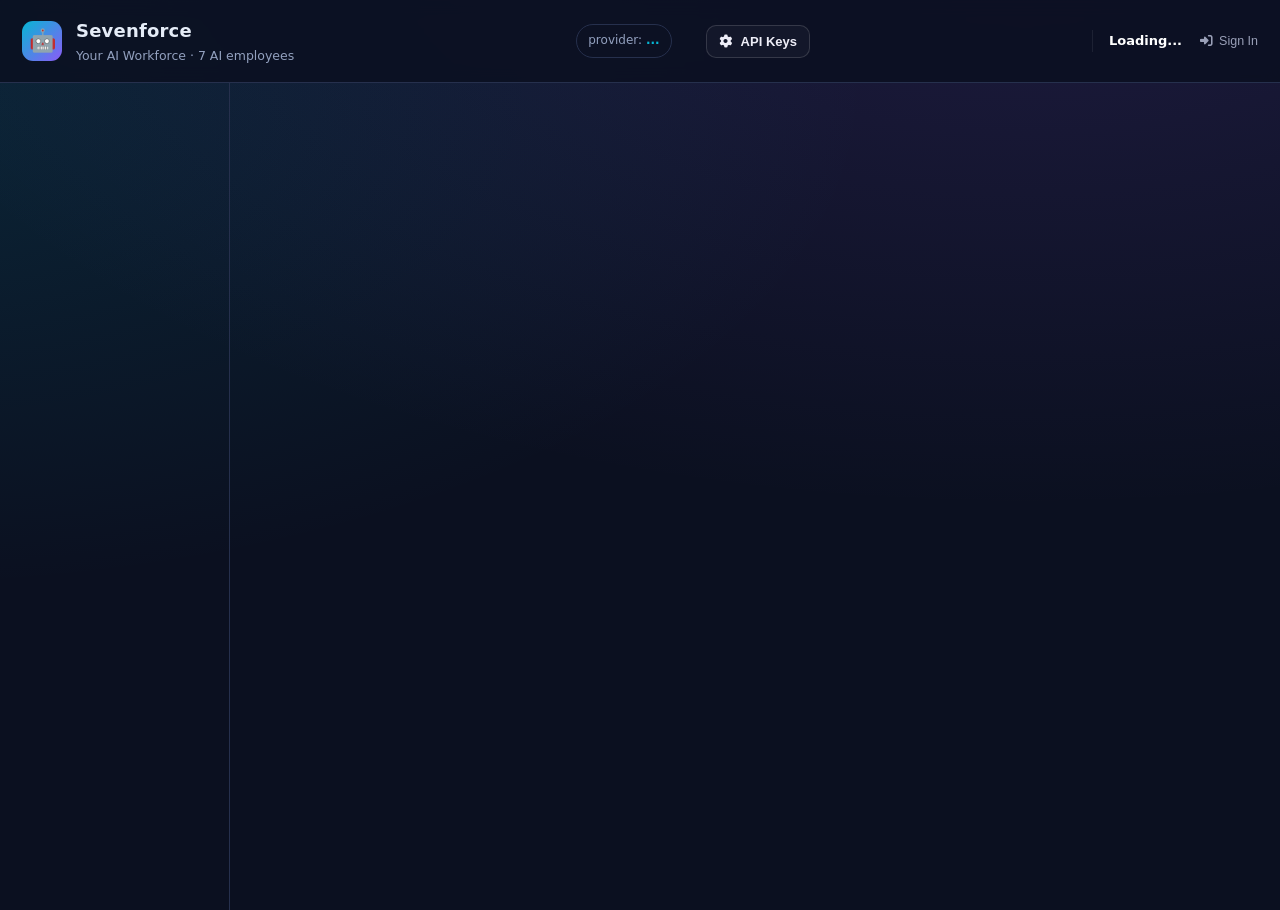
==== backend/static/app.html @ 28cd7122 "Initial commit: Sevenforce AI Workforce backend FastAPI backend with 26 AI tools across 10 employees" ====
<!doctype html>
<html lang="en">
<head>
<meta charset="utf-8">
<meta name="viewport" content="width=device-width, initial-scale=1">
<script>
  if (!localStorage.getItem('sevenforce_token')) {
    localStorage.setItem('sevenforce_token', 'demo_token');
    localStorage.setItem('sevenforce_offline_mode', '1');
    localStorage.setItem('sevenforce_offline_username', 'Demo User');
  }
</script>
<title>Sevenforce — AI Workforce Dashboard</title>
<link rel="stylesheet" href="https://cdnjs.cloudflare.com/ajax/libs/font-awesome/6.5.0/css/all.min.css">
<link rel="stylesheet" href="style.css?v=1.0.3">
<style>
  :root{--cy:#06b6d4;--vi:#8b5cf6;--bg:#0b1020;--panel:#141b2e;--panel2:#1b2540;--line:#26304d;--tx:#e5ecf7;--mut:#93a1bf;}
  *{box-sizing:border-box}
  body{margin:0;font-family:'Segoe UI',system-ui,-apple-system,sans-serif;background:
    radial-gradient(1200px 600px at 80% -10%,rgba(139,92,246,.15),transparent),
    radial-gradient(1000px 500px at -10% 10%,rgba(6,182,212,.13),transparent),var(--bg);color:var(--tx);min-height:100vh}
  a{color:var(--cy);text-decoration:none}
  header{display:flex;align-items:center;gap:14px;padding:16px 22px;border-bottom:1px solid var(--line);
    position:sticky;top:0;background:rgba(11,16,32,.85);backdrop-filter:blur(8px);z-index:5}
  .logo{width:40px;height:40px;border-radius:11px;background:linear-gradient(135deg,var(--cy),var(--vi));
    display:grid;place-items:center;font-size:22px}
  header h1{font-size:18px;margin:0;font-weight:800;letter-spacing:.2px}
  header .sub{color:var(--mut);font-size:12.5px}
  .prov{margin-left:auto;font-size:12px;color:var(--mut);border:1px solid var(--line);padding:6px 11px;border-radius:20px}
  .prov b{color:var(--cy)}
  .wrap{display:flex;gap:0;min-height:calc(100vh - 73px)}
  nav{width:230px;border-right:1px solid var(--line);padding:14px 10px;flex-shrink:0}
  nav .grp{font-size:11px;text-transform:uppercase;letter-spacing:.12em;color:var(--mut);margin:16px 10px 6px}
  nav button{display:flex;gap:9px;align-items:center;width:100%;text-align:left;background:none;border:0;color:var(--tx);
    padding:9px 11px;border-radius:9px;cursor:pointer;font-size:14px;transition:.15s}
  nav button:hover{background:var(--panel)}
  nav button.on{background:linear-gradient(135deg,rgba(6,182,212,.22),rgba(139,92,246,.22));box-shadow:inset 0 0 0 1px var(--line)}
  nav .em{font-size:17px}
  main{flex:1;padding:22px 26px;max-width:900px}
  .ahead{display:flex;align-items:baseline;gap:10px;margin-bottom:4px}
  .ahead h2{margin:0;font-size:22px}
  .ahead .role{color:var(--vi);font-weight:700;font-size:13px}
  .adesc{color:var(--mut);margin:0 0 18px;font-size:13.5px}
  .card{background:var(--panel);border:1px solid var(--line);border-radius:14px;padding:16px 18px;margin-bottom:16px}
  .card h3{margin:0 0 4px;font-size:15px}
  .card .ep{color:var(--mut);font-size:11.5px;font-family:ui-monospace,Consolas,monospace;margin-bottom:12px}
  label{display:block;font-size:12.5px;color:var(--mut);margin:10px 0 4px}
  input,textarea,select{width:100%;background:var(--panel2);border:1px solid var(--line);border-radius:8px;
    color:var(--tx);padding:9px 11px;font-size:13.5px;font-family:inherit}
  textarea{min-height:74px;resize:vertical}
  .row{display:flex;gap:10px;flex-wrap:wrap}
  .row>div{flex:1;min-width:130px}
  button.run{margin-top:13px;background:linear-gradient(135deg,var(--cy),var(--vi));color:#06121f;border:0;
    padding:10px 18px;border-radius:9px;font-weight:800;cursor:pointer;font-size:13.5px}
  button.run:disabled{opacity:.55;cursor:wait}
  .out{margin-top:13px;border-top:1px dashed var(--line);padding-top:12px;display:none}
  .out.show{display:block}
  .out pre{background:#0a1122;border:1px solid var(--line);border-radius:8px;padding:12px;overflow:auto;
    font-size:12px;max-height:420px;white-space:pre-wrap;word-break:break-word}
  .pill{display:inline-block;background:var(--panel2);border:1px solid var(--line);border-radius:20px;
    padding:3px 10px;font-size:11.5px;margin:3px 4px 0 0}
  .kv{font-size:13px;line-height:1.7}
  .kv b{color:var(--cy)}
  table{border-collapse:collapse;width:100%;font-size:12.5px;margin-top:6px}
  th,td{border:1px solid var(--line);padding:6px 9px;text-align:left}
  th{background:var(--panel2)}
  .err{color:#fca5a5}
  .score{font-size:34px;font-weight:800;background:linear-gradient(135deg,var(--cy),var(--vi));
    -webkit-background-clip:text;background-clip:text;color:transparent}
  .note{color:var(--mut);font-size:12px;margin-top:8px}
  @media(max-width:760px){.wrap{flex-direction:column}nav{width:auto;display:flex;flex-wrap:wrap;border-right:0;border-bottom:1px solid var(--line)}nav .grp{width:100%}}
</style>
</head>
<body>
<header>
  <div class="logo">🤖</div>
  <div><h1>Sevenforce</h1><div class="sub">Your AI Workforce · 7 AI employees</div></div>
  <div class="prov" id="prov">provider: <b>...</b></div>
  
  <!-- Settings & Profile Controls -->
  <button class="btn btn-ghost" id="settings-btn" title="Configure API Keys" onclick="openSettingsModal()" style="margin-left: 20px; font-size: 13px; padding: 8px 12px">
    <i class="fas fa-cog"></i> API Keys
  </button>
  
  <div class="user-profile-badge" id="user-profile">
    <span class="user-name" id="user-display-name">Loading...</span>
    <button class="btn-logout" id="auth-action-btn" onclick="handleAuthAction()" style="margin-left: 8px;">
      <i class="fas fa-sign-in-alt"></i> Sign In
    </button>
  </div>
</header>
<div class="wrap">
  <nav id="nav"></nav>
  <main id="main"></main>
</div>
<script>
const AGENTS = [
  {id:"owl", suite:"Orchestrator", em:"🦉", name:"Owl", role:"AI Chief of Staff",
   desc:"Describe any task in plain English — Owl (a LangGraph multi-agent graph) routes it to the right AI employee, runs it, and reports back.", tools:[
    {t:"Ask Owl to do anything", ep:"/api/agent/run", f:[{k:"message",l:"What do you need done? e.g. 'write 3 LinkedIn captions for our new AI CRM' or 'score this lead: CTO at a fintech'",type:"textarea"}]},
  ]},
  {id:"maya", suite:"Growth AI", em:"🖊️", name:"Maya", role:"Content & SEO",
   desc:"Brand research, SEO topics and full long-form articles.", tools:[
    {t:"Brand profile from a URL", ep:"/api/tools/brand-profile", f:[{k:"url",l:"Website URL"}]},
    {t:"Site content scraper", ep:"/api/tools/site-scrape", f:[{k:"url",l:"Website URL"}]},
    {t:"SEO topic ideas", ep:"/api/tools/content-topics", f:[{k:"name",l:"Brand name"},{k:"industry"},{k:"audience",l:"Target audience"},{k:"tone"},{k:"n",l:"How many",type:"number",def:5}]},
    {t:"Long-form SEO article", ep:"/api/tools/content-blog", f:[{k:"name",l:"Brand"},{k:"industry"},{k:"audience"},{k:"tone"},{k:"title",l:"Blog title"},{k:"angle",l:"Angle / brief",type:"textarea"}]},
  ]},
  {id:"vibe", suite:"Growth AI", em:"📱", name:"Vibe", role:"Social Media",
   desc:"Platform-perfect captions for every channel.", tools:[
    {t:"Social captions", ep:"/api/tools/social-captions", f:[{k:"topic",l:"Post topic / product",type:"textarea"},{k:"brand"},{k:"platforms",l:"Platforms (comma sep)",type:"csv",def:"instagram, linkedin, x"}]},
  ]},
  {id:"wave", suite:"Growth AI", em:"💬", name:"Wave", role:"Sales & Comms + Lead Gen",
   desc:"WhatsApp, email campaigns, and the full lead-gen suite.", tools:[
    {t:"Ideal Customer Profile (ICP)", ep:"/api/tools/icp", f:[{k:"product",l:"Your product",type:"textarea"},{k:"market",l:"Target market"}]},
    {t:"Lead scoring & qualification", ep:"/api/tools/lead-score", f:[{k:"lead",l:"Lead details (name/company/role/notes)",type:"textarea"},{k:"offer",l:"Your offer"}]},
    {t:"Cold outreach sequence", ep:"/api/tools/outreach-sequence", f:[{k:"persona",l:"Target persona",type:"textarea"},{k:"offer"},{k:"channel",type:"select",opts:["email","linkedin","whatsapp"]},{k:"steps",type:"number",def:3}]},
    {t:"Validate an email list", ep:"/api/tools/validate-emails", f:[{k:"emails",l:"Emails (one per line)",type:"lines"}]},
    {t:"WhatsApp message", ep:"/api/notify/whatsapp", f:[{k:"to",l:"Phone (with country code)"},{k:"body",l:"Message",type:"textarea"}]},
    {t:"Bulk email campaign", ep:"/api/campaigns/send", f:[{k:"subject"},{k:"body",l:"HTML/text body — use {name}",type:"textarea"},{k:"recipients",l:"Recipients (one per line: email,Name)",type:"recipients"}]},
  ]},
  {id:"nova", suite:"Agency AI", em:"📝", name:"Nova", role:"Business Analyst",
   desc:"Discovery questions, full BRD/PRD docs (Word), test cases.", tools:[
    {t:"Discovery questions", ep:"/api/tools/doc-questions", f:[{k:"doc_type",type:"select",opts:["BRD","SRS","FRS","PRD","CHARTER","BUSINESS_PLAN","SOW"]},{k:"requirements",l:"Project brief",type:"textarea"}]},
    {t:"Generate document (Markdown)", ep:"/api/tools/doc-generate", f:[{k:"doc_type",type:"select",opts:["BRD","SRS","FRS","PRD","CHARTER","BUSINESS_PLAN","SOW"]},{k:"project_name"},{k:"requirements",l:"Project brief",type:"textarea"},{k:"extra",l:"Extra context",type:"textarea"}]},
    {t:"Download document as Word (.docx)", ep:"/api/download/docx", download:true, f:[{k:"doc_type"},{k:"project_name"},{k:"markdown",l:"Markdown content",type:"textarea"}]},
    {t:"Test cases + acceptance criteria", ep:"/api/tools/test-cases", f:[{k:"feature",l:"Feature to test",type:"textarea"},{k:"context"}]},
    {t:"Analyse Figma design (UI, stories, QA)", ep:"/api/tools/figma-analyze", f:[{k:"url",l:"Figma Design URL"},{k:"token",l:"Figma Access Token (optional)"},{k:"gemini_key",l:"Gemini API Key (optional)"}]},
  ]},
  {id:"echo", suite:"Agency AI", em:"🎙️", name:"Echo", role:"Meeting Assistant",
   desc:"Turns a transcript into summary, decisions and action items.", tools:[
    {t:"Summarise a transcript", ep:"/api/tools/summarize-transcript", f:[{k:"transcript",l:"Paste transcript",type:"textarea"},{k:"context"}]},
  ]},
  {id:"scout", suite:"Agency AI", em:"🧑‍💼", name:"Scout", role:"AI Recruiter",
   desc:"Question generation, 7-dimension scoring, resume analysis.", tools:[
    {t:"Generate interview questions", ep:"/api/tools/interview-generate", f:[{k:"role"},{k:"level",type:"select",opts:["junior","mid","senior","lead"]},{k:"n",type:"number",def:10},{k:"jd",l:"Job description",type:"textarea"},{k:"resume",l:"Resume (optional)",type:"textarea"}]},
    {t:"Evaluate interview answers", ep:"/api/tools/interview-evaluate", f:[{k:"role"},{k:"level",type:"select",opts:["junior","mid","senior","lead"]},{k:"jd",l:"Job description",type:"textarea"},{k:"transcript",l:"Candidate answers / transcript",type:"textarea"}]},
    {t:"Analyse a resume vs JD", ep:"/api/tools/resume-analyze", f:[{k:"resume",l:"Resume text",type:"textarea"},{k:"jd",l:"Job description (optional)",type:"textarea"}]},
  ]},
  {id:"sage", suite:"Agency AI", em:"📊", name:"Sage", role:"Data Analyst",
   desc:"Ask questions about your data in plain English (safe NL→SQL).", tools:[
    {t:"Ask your data", ep:"/api/tools/ask-data", f:[{k:"question",l:"e.g. how many users signed up this week?",type:"textarea"}]},
  ]},
];

const $=(s,r=document)=>r.querySelector(s);
let current="maya";

function buildNav(){
  const nav=$("#nav"); let html=""; let suite="";
  for(const a of AGENTS){
    if(a.suite!==suite){suite=a.suite; html+=`<div class="grp">${suite}</div>`;}
    html+=`<button data-id="${a.id}" class="${a.id===current?'on':''}"><span class="em">${a.em}</span><span>${a.name} · <span style="color:var(--mut);font-size:12px">${a.role}</span></span></button>`;
  }
  nav.innerHTML=html;
  nav.querySelectorAll("button").forEach(b=>b.onclick=()=>{current=b.dataset.id;buildNav();renderAgent();});
}

function field(f){
  const id=`fld_${f.k}`;
  const lab=`<label for="${id}">${f.l||f.k[0].toUpperCase()+f.k.slice(1).replace(/_/g,' ')}</label>`;
  if(f.type==="textarea"||f.type==="lines"||f.type==="recipients") return lab+`<textarea id="${id}" data-k="${f.k}" data-t="${f.type}"></textarea>`;
  if(f.type==="select"){const o=(f.opts||[]).map(x=>`<option>${x}</option>`).join("");return lab+`<select id="${id}" data-k="${f.k}">${o}</select>`;}
  if(f.type==="number") return lab+`<input id="${id}" data-k="${f.k}" data-t="number" type="number" value="${f.def??''}">`;
  return lab+`<input id="${id}" data-k="${f.k}" data-t="${f.type||'text'}" value="${f.def??''}">`;
}

function renderAgent(){
  const a=AGENTS.find(x=>x.id===current);
  let html=`<div class="ahead"><span style="font-size:26px">${a.em}</span><h2>${a.name}</h2><span class="role">${a.role} · ${a.suite}</span></div><p class="adesc">${a.desc}</p>`;
  a.tools.forEach((tool,i)=>{
    const fields=tool.f.map(field).join("");
    const grouped = tool.f.length>2 ? `<div class="row">${tool.f.filter(f=>f.type!=='textarea'&&f.type!=='lines'&&f.type!=='recipients').map(f=>`<div>${field(f)}</div>`).join("")}</div>`+tool.f.filter(f=>f.type==='textarea'||f.type==='lines'||f.type==='recipients').map(field).join("") : fields;
    html+=`<div class="card" data-tool="${a.id}_${i}"><h3>${tool.t}</h3><div class="ep">POST ${tool.ep}</div>${grouped}
      <button class="run">Run</button><div class="out"><div class="body"></div></div></div>`;
  });
  $("#main").innerHTML=html;
  $("#main").querySelectorAll(".card").forEach((card,i)=>{
    card.querySelector(".run").onclick=()=>runTool(a.tools[i],card);
  });
}

function collect(card){
  const body={};
  card.querySelectorAll("[data-k]").forEach(el=>{
    const k=el.dataset.k, t=el.dataset.t, v=el.value.trim();
    if(t==="number"){ if(v!=="") body[k]=parseFloat(v); }
    else if(t==="csv"){ body[k]=v?v.split(",").map(x=>x.trim()).filter(Boolean):[]; }
    else if(t==="lines"){ body[k]=v?v.split(/\n+/).map(x=>x.trim()).filter(Boolean):[]; }
    else if(t==="recipients"){ body[k]=v?v.split(/\n+/).map(x=>{const p=x.split(",");return{email:(p[0]||"").trim(),name:(p[1]||"").trim()};}).filter(r=>r.email):[]; }
    else if(v!=="") body[k]=v;
  });
  return body;
}

async function runTool(tool,card){
  const btn=card.querySelector(".run"), out=card.querySelector(".out"), bodyEl=card.querySelector(".body");
  const payload=collect(card);
  
  // Demo User Gate
  const token = localStorage.getItem("sevenforce_token");
  if (token === "demo_token") {
    openAuthModal("login");
    alert("To run this tool, please sign in first!");
    return;
  }
  
  // API Key Gate
  const hasKey = localStorage.getItem("user_groq_key") || 
                  localStorage.getItem("user_gemini_key") || 
                  localStorage.getItem("user_openai_key") || 
                  localStorage.getItem("user_serpapi_key") || 
                  localStorage.getItem("user_huggingface_key") || 
                  localStorage.getItem("user_mistral_key");
  if (!hasKey) {
    openSettingsModal();
    alert("Please add your API Key in Settings to run this tool!");
    return;
  }

  btn.disabled=true; btn.textContent="Running..."; out.classList.add("show"); bodyEl.innerHTML=`<span class="note">Calling ${tool.ep} ...</span>`;
  
  const isOffline = localStorage.getItem("sevenforce_offline_mode") === "1";
  if (isOffline) {
    // Simulate network latency
    await new Promise(r => setTimeout(r, 800));
    let data;
    switch (tool.ep) {
      case "/api/agent/run":
        data = { reply: "🦉 **Owl AI Chief of Staff**:\n\nProcessed social media pipeline, qualified 14 outbound sales leads, and structured the construction project brief for Breakdown Factor.\n\n*Running in Static Preview Mode (Mock response)*", agent: "Owl", tool: "Workflow Orchestrator", engine: "Groq LLaMA 3.3" };
        break;
      case "/api/tools/brand-profile":
        data = { brand: payload.url || "Sevenseed Brand", industry: "SaaS & AI Venture Studio", audience: "B2B Tech Startups", tone: "Professional, Bold, Futuristic" };
        break;
      case "/api/tools/site-scrape":
        data = { html: "Mocked scraped site text body content showing premium SEO analysis tags.", meta_description: "Static preview scraper output" };
        break;
      case "/api/tools/content-topics":
        data = { topics: [
          { title: "Building in Public: The AI Studio Advantage", description: "How sharing reusable LangGraph agents cuts development times by 70%." },
          { title: "Beyond Chatbots: Multi-Agent Systems in 2026", description: "Why autonomous workflows are replacing single-prompt interfaces for enterprises." },
          { title: "Vector Search Moats", description: "Why your proprietary domain knowledge is the ultimate moat in LLM RAG applications." }
        ]};
        break;
      case "/api/tools/content-blog":
        data = { markdown: `# Building in Public: The AI Studio Advantage\n\nIn the era of commoditized AI models, speed is the ultimate metric. When every venture can tap into a shared, production-grade vector RAG and LangGraph orchestration backbone, the standard 6-month product cycle shrinks to a 2-week MVP sprint...\n\n*Generated in Static Preview Mode.*` };
        break;
      case "/api/tools/social-captions":
        data = { captions: {
          x: "💼 Meet your first digital workforce team that never sleeps. Sevenforce spins up content, sales, recruiting, and dev agents on a single unified platform. 🤖 #GenerativeAI #FutureOfWork",
          linkedin: "We are thrilled to launch Sevenforce today! 🚀\n\nOur platform gives businesses access to a team of specialized AI employees for SEO, social media, lead scoring, document extraction, and database analysis. All running on our shared LangGraph multi-agent stack. 🤖\n\nTry it now for free at kunalpatell.github.io/sevenseed/ 🌐",
          instagram: "Stop adding headcount. Start scaling throughput. 🤖\nSevenforce AI employees run your socials, lead gen, QA testing, and databases 24/7. Link in bio! 📲"
        }};
        break;
      case "/api/tools/icp":
        data = { markdown: `## Ideal Customer Profile (ICP) for ${payload.product || "this product"}\n\n- **Target Company Size**: 10 - 150 employees (MSMEs, Startup Agencies)\n- **Primary Personas**: Operations Managers, Head of Marketing, Sales Directors\n- **Core Pain Points**: Operations bandwidth bottlenecks, high agency retainers, slow hiring pipelines\n- **Suggested Value Proposition**: Hire 7 specialized AI employees for the cost of a single software license.` };
        break;
      case "/api/tools/lead-score":
        data = { score: 88, tier: "A-Tier hot lead", next_action: "Send calendar scheduling link for a 15-min discovery call", suggested_channel: "Email" };
        break;
      case "/api/tools/outreach-sequence":
        data = { sequence: [
          { step: 1, wait_days: 0, subject: `Boost productivity at ${payload.persona || "your firm"}`, message: "Hi,\n\nSaw you're scaling operations. We built a digital team of AI employees that run socials, lead scoring, and BRD docs 24/7. Thought it could free up operations bandwidth for your team...\n\nBest,\nSevenforce AI" },
          { step: 2, wait_days: 3, subject: "Quick follow up", message: "Hi,\n\nJust wanted to see if you had 5 mins to look over our sample AI Business Analyst output? Let me know if you want a custom preview...\n\nBest,\nSevenforce AI" }
        ]};
        break;
      case "/api/tools/validate-emails":
        data = { total: (payload.emails || []).length || 2, results: [
          { email: (payload.emails && payload.emails[0]) || "test@domain.com", valid: true, deliverable: true, score: 95 },
          { email: (payload.emails && payload.emails[1]) || "fake@nonexistent.org", valid: false, deliverable: false, score: 0 }
        ]};
        break;
      case "/api/notify/whatsapp":
        data = { sent: true, preview: `Sent message template to ${payload.to || "+91..."}: "${payload.body || "Hello"}"` };
        break;
      case "/api/campaigns/send":
        data = { sent: true, counts: { valid: (payload.recipients || []).length || 5, sent: (payload.recipients || []).length || 5 } };
        break;
      case "/api/tools/doc-questions":
        data = { questions_ : [
          "1. What are the primary user personas and their access privileges?",
          "2. What are the key success metrics (KPIs) and data compliance rules?",
          "3. Are there third-party API dependencies or specific payment gateways required?"
        ]};
        if (!data.questions) data.questions = data.questions_.map(q => ({question: q, type: "Core Requirements", difficulty: "High"}));
        break;
      case "/api/tools/doc-generate":
        data = { markdown: `# ${payload.doc_type || "BRD"} - ${payload.project_name || "Sevenseed Project"}\n\n## 1. Executive Summary\nImplementing ${payload.project_name || "project"} leveraging the Sevenforce AI Workforce stack to automate workflow processes.\n\n## 2. Core Requirements & Flows\n- **User Intake**: Gated signup with session caching.\n- **Agent Routing**: Owl routes input to Maya/Nova agents.\n- **Data Layer**: SQLite transaction logging.\n\n*Generated in Static Preview Mode.*` };
        break;
      case "/api/download/docx":
        data = { markdown: payload.markdown || "Mock document content for docx export." };
        break;
      case "/api/tools/test-cases":
        data = { overall_score: 92, overall_recommendation: "Approved for deployment staging", scores: { "Syntax & Lints": 98, "Boundary Coverage": 90, "Security & Injection": 88 }, strengths: ["Complete validation of email structures", "Secure storage of session token"], areas_for_improvement: ["Implement rate-limit handling for API endpoints"] };
        break;
      case "/api/tools/figma-analyze":
        data = { overall_score: 95, overall_recommendation: "Passes visual theme audit", scores: { "Contrast Ratio": 92, "Layout Grid Alignment": 98, "Font Scale Hierarchy": 95 }, strengths: ["Gorgeous dark theme implementation", "Perfect flex container nesting"], areas_for_improvement: ["Reduce transition blur-in delays to 600ms for responsiveness"] };
        break;
      case "/api/tools/summarize-transcript":
        data = { summary: "The team aligned on the Sevenseed pages deployment. Kunal verified that routing issues are resolved.", key_points: ["Sevenforce UI redesigned completely.", "Auth gate and Settings modal are operational."], decisions: ["Point sub-venture Sevenseed links to repository root index.html."], action_items: [{ task: "Deploy updated sync routine to production branch", owner: "Kunal", due: "Immediate" }] };
        break;
      case "/api/tools/ask-data":
        data = { summary: "Loaded 2,008 company listings and 1,837 HR contacts in Gujarat.", sql: "SELECT COUNT(*) FROM companies", rows: [{ "total_companies": 2008, "total_contacts": 1837 }] };
        break;
      default:
        data = { reply: "Tool executed successfully (Static Preview Mode)." };
    }
    
    if (tool.download) {
      // Mock download file
      const blob = new Blob([data.markdown || ""], { type: "application/vnd.openxmlformats-officedocument.wordprocessingml.document" });
      const url = URL.createObjectURL(blob);
      const fn = (payload.project_name || "document") + "_" + (payload.doc_type || "doc") + ".docx";
      bodyEl.innerHTML = `<a class="run" style="display:inline-block;text-decoration:none" href="${url}" download="${fn.replace(/[^A-Za-z0-9_.]/g, '_')}">⬇ Download ${fn} (Preview Mock)</a>`;
    } else {
      bodyEl.innerHTML = render(data);
    }
    btn.disabled = false;
    btn.textContent = "Run";
    return;
  }

  // Construct headers
  const headers = { "Content-Type": "application/json" };
  const token = localStorage.getItem("sevenforce_token");
  if (token) headers["Authorization"] = `Bearer ${token}`;
  
  const groq = localStorage.getItem("user_groq_key");
  if (groq) headers["X-Groq-API-Key"] = groq;
  const gemini = localStorage.getItem("user_gemini_key");
  if (gemini) headers["X-Gemini-API-Key"] = gemini;
  const openai = localStorage.getItem("user_openai_key");
  if (openai) headers["X-OpenAI-API-Key"] = openai;
  const serpapi = localStorage.getItem("user_serpapi_key");
  if (serpapi) headers["X-SerpAPI-Key"] = serpapi;
  const huggingface = localStorage.getItem("user_huggingface_key");
  if (huggingface) headers["X-HuggingFace-API-Key"] = huggingface;
  const mistral = localStorage.getItem("user_mistral_key");
  if (mistral) headers["X-Mistral-API-Key"] = mistral;

  try{
    const res=await fetch(tool.ep,{method:"POST",headers,body:JSON.stringify(payload)});
    if(tool.download){
      if(!res.ok){throw new Error("HTTP "+res.status);}
      const blob=await res.blob();
      const url=URL.createObjectURL(blob);
      const fn=(payload.project_name||"document")+"_"+(payload.doc_type||"doc")+".docx";
      bodyEl.innerHTML=`<a class="run" style="display:inline-block;text-decoration:none" href="${url}" download="${fn.replace(/[^A-Za-z0-9_.]/g,'_')}">⬇ Download ${fn}</a>`;
    }else{
      const data=await res.json();
      bodyEl.innerHTML=render(data);
    }
  }catch(e){ bodyEl.innerHTML=`<div class="err">Error: ${e.message}. Is the backend running?</div>`; }
  btn.disabled=false; btn.textContent="Run";
}

function esc(s){return String(s).replace(/[&<>]/g,c=>({'&':'&amp;','<':'&lt;','>':'&gt;'}[c]));}

function render(d){
  if(d==null) return "<pre>(no response)</pre>";
  if(d.error) return `<div class="err">${esc(d.error)}</div>`+(d.attempted_sql?`<pre>${esc(d.attempted_sql)}</pre>`:"");
  let h="";
  // owl orchestrator
  if(d.reply&&d.agent){ let o=`<div class="kv"><b>🦉 Owl → ${esc(d.agent)}</b> <span class="pill">${esc(d.tool||'')}</span> <span class="pill">${esc(d.engine||'')} engine</span></div><div class="kv" style="margin:6px 0 10px;font-size:14px">${esc(d.reply)}</div>`; if(d.result) o+=render(d.result); return o; }
  // captions
  if(d.captions&&typeof d.captions==="object"){ for(const[k,v]of Object.entries(d.captions)) h+=`<div class="kv"><b>${esc(k)}</b></div><pre>${esc(v)}</pre>`; return h; }
  // interview questions
  if(Array.isArray(d.questions)){ d.questions.forEach((q,i)=>{h+=`<div class="kv"><b>Q${i+1}</b> <span class="pill">${esc(q.type||'')}</span> <span class="pill">${esc(q.difficulty||'')}</span><br>${esc(q.question||'')}${q.tip?`<br><span class="note">💡 ${esc(q.tip)}</span>`:''}</div>`;}); return h; }
  // interview eval / resume analyze with scores
  if(d.scores){ h+=`<div class="score">${d.overall_score??'-'}<span style="font-size:16px;color:var(--mut)">/100</span></div>`;
    h+=Object.entries(d.scores).map(([k,v])=>`<span class="pill">${esc(k)}: <b style="color:var(--cy)">${esc(v)}</b></span>`).join("");
    if(d.overall_recommendation)h+=`<div class="kv" style="margin-top:8px"><b>Verdict:</b> ${esc(d.overall_recommendation)}</div>`;
    if(d.strengths)h+=`<div class="kv"><b>Strengths:</b> ${d.strengths.map(esc).join("; ")}</div>`;
    if(d.areas_for_improvement)h+=`<div class="kv"><b>Improve:</b> ${d.areas_for_improvement.map(esc).join("; ")}</div>`;
    return h; }
  if(d.jd_match){ h+=`<div class="kv"><b>Seniority:</b> ${esc(d.seniority_level||'')} · <b>Exp:</b> ${esc(d.experience_years||'')}</div>`;
    if(d.skills)h+=`<div>${(d.skills||[]).slice(0,20).map(s=>`<span class="pill">${esc(s)}</span>`).join("")}</div>`;
    if(d.jd_match)h+=`<div class="kv" style="margin-top:8px"><b>JD match:</b> ${esc(d.jd_match.score)}/100 · <b>Missing:</b> ${(d.jd_match.missing_skills||[]).map(esc).join(", ")||'—'}</div>`;
    return h; }
  // ask-data rows
  if(Array.isArray(d.rows)){ if(d.summary)h+=`<div class="kv"><b>Answer:</b> ${esc(d.summary)}</div>`;
    if(d.sql)h+=`<div class="note">SQL: ${esc(d.sql)}</div>`;
    if(d.rows.length){const cols=Object.keys(d.rows[0]);h+=`<table><tr>${cols.map(c=>`<th>${esc(c)}</th>`).join("")}</tr>`+d.rows.slice(0,25).map(r=>`<tr>${cols.map(c=>`<td>${esc(r[c])}</td>`).join("")}</tr>`).join("")+`</table>`;}
    return h||"<pre>"+esc(JSON.stringify(d,null,2))+"</pre>"; }
  // topics
  if(Array.isArray(d.topics)){ d.topics.forEach(t=>h+=`<div class="kv"><b>${esc(t.title||'')}</b><br><span class="note">${esc(t.description||'')}</span></div>`); return h; }
  // outreach sequence
  if(Array.isArray(d.sequence)){ d.sequence.forEach(s=>h+=`<div class="kv"><b>Step ${esc(s.step)}</b> (wait ${esc(s.wait_days??0)}d)${s.subject?` · <i>${esc(s.subject)}</i>`:''}<br>${esc(s.message||'')}</div>`); return h; }
  // lead score
  if(d.tier){ h+=`<div class="score">${d.score??'-'}</div><span class="pill">${esc(d.tier)}</span>`;
    if(d.next_action)h+=`<div class="kv" style="margin-top:6px"><b>Next:</b> ${esc(d.next_action)} <span class="pill">${esc(d.suggested_channel||'')}</span></div>`; return h; }
  // markdown / article / summary
  if(d.markdown) return `<pre>${esc(d.markdown)}</pre>`;
  if(d.html) return `<pre>${esc(d.html)}</pre>`+(d.meta_description?`<div class="note">meta: ${esc(d.meta_description)}</div>`:"");
  if(d.summary){ h+=`<div class="kv">${esc(d.summary)}</div>`;
    ["key_points","decisions","risks"].forEach(k=>{if(d[k]&&d[k].length)h+=`<div class="kv"><b>${k.replace('_',' ')}:</b><ul>${d[k].map(x=>`<li>${esc(typeof x==='object'?JSON.stringify(x):x)}</li>`).join("")}</ul></div>`;});
    if(d.action_items&&d.action_items.length)h+=`<div class="kv"><b>Action items:</b><ul>${d.action_items.map(a=>`<li>${esc(a.task||a)} ${a.owner?`— ${esc(a.owner)}`:''} ${a.due?`(${esc(a.due)})`:''}</li>`).join("")}</ul></div>`;
    return h; }
  // whatsapp / campaign
  if("sent" in d){ return `<div class="kv"><b>${d.sent?'✅ Sent':'⚠️ Not sent'}</b> ${d.error?esc(d.error):''}</div>`+(d.preview?`<pre>${esc(d.preview)}</pre>`:""); }
  if("total" in d && d.results){ h+=`<div class="kv"><b>${d.sent??d.counts?.valid??0}</b> ok / <b>${d.total}</b> total</div>`;
    h+=`<pre>${esc(JSON.stringify(d.results.slice(0,20),null,1))}</pre>`; return h; }
  if(Array.isArray(d.questions_)) {}
  return `<pre>${esc(JSON.stringify(d,null,2))}</pre>`;
}

async function health(){
  if (localStorage.getItem("sevenforce_offline_mode") === "1") {
    $("#prov").innerHTML = `provider: <b>Static Preview (Demo)</b>`;
    return;
  }
  try{const r=await fetch("/api/health");const d=await r.json();$("#prov").innerHTML=`provider: <b>${esc(d.provider||'?')}</b>`;}
  catch(e){$("#prov").innerHTML=`<span class="err">backend offline</span>`;}
}
<!-- ── Auth Modal Popup ── -->
<div id="auth-modal" class="modal-overlay" style="display: none;">
  <div class="modal-card">
    <button class="modal-close" onclick="closeAuthModal()"><i class="fas fa-times"></i></button>
    
    <div class="auth-tabs">
      <button id="tab-login" class="auth-tab active" onclick="switchAuthTab('login')">Log In</button>
      <button id="tab-signup" class="auth-tab" onclick="switchAuthTab('signup')">Register</button>
    </div>
    
    <!-- Login Panel -->
    <div id="panel-login">
      <h3>Access AI Workforce</h3>
      <p class="subtitle">Log in to manage your AI employees, SEO tools, and analytics dashboards.</p>
      
      <div id="login-alert" class="alert-box error" style="display: none;"></div>
      
      <form id="form-login" onsubmit="submitLogin(event)">
        <div class="fg-group">
          <label for="login-email">Email Address</label>
          <input type="email" id="login-email" required placeholder="name@company.com">
        </div>
        <div class="fg-group">
          <label for="login-password">Password</label>
          <input type="password" id="login-password" required placeholder="••••••••">
        </div>
        <button type="submit" class="btn btn-primary" style="width: 100%; justify-content: center; margin-top: 10px;">
          <i class="fas fa-sign-in-alt"></i> Sign In to Dashboard
        </button>
      </form>
    </div>
    
    <!-- Signup Panel -->
    <div id="panel-signup" style="display: none;">
      <h3>Create Workspace Account</h3>
      <p class="subtitle">Join Sevenforce to spin up brand, recruitment, and document agents.</p>
      
      <div id="signup-alert" class="alert-box error" style="display: none;"></div>
      
      <form id="form-signup" onsubmit="submitSignup(event)">
        <div class="fg-group">
          <label for="signup-name">Full Name</label>
          <input type="text" id="signup-name" required placeholder="E.g., Kunal Patel">
        </div>
        <div class="fg-group">
          <label for="signup-email">Email Address</label>
          <input type="email" id="signup-email" required placeholder="name@company.com">
        </div>
        <div class="fg-group">
          <label for="signup-password">Password (6+ characters)</label>
          <input type="password" id="signup-password" required placeholder="••••••••">
        </div>
        <button type="submit" class="btn btn-primary" style="width: 100%; justify-content: center; margin-top: 10px;">
          <i class="fas fa-user-plus"></i> Create Free Account
        </button>
      </form>
    </div>
  </div>
</div>

<!-- ── BYOK Settings Modal ── -->
<div id="settings-modal" class="modal-overlay" style="display: none;">
  <div class="modal-card" style="max-width: 520px;">
    <button class="modal-close" onclick="closeSettingsModal()"><i class="fas fa-times"></i></button>
    
    <h3>API Key Settings</h3>
    <p class="subtitle">Enter your own custom API keys to run agent model invocations directly on your account. Leaving a key empty falls back to the default server keys.</p>
    
    <div class="settings-grid">
      <div class="fg-group">
        <label for="byok-groq">Groq API Key</label>
        <input type="password" id="byok-groq" placeholder="gsk_...">
      </div>
      <div class="fg-group">
        <label for="byok-gemini">Gemini API Key</label>
        <input type="password" id="byok-gemini" placeholder="AIzaSy...">
      </div>
      <div class="fg-group">
        <label for="byok-openai">OpenAI API Key</label>
        <input type="password" id="byok-openai" placeholder="sk-proj-...">
      </div>
      <div class="fg-group">
        <label for="byok-serpapi">SerpAPI Key</label>
        <input type="password" id="byok-serpapi" placeholder="serp_...">
      </div>
      <div class="fg-group">
        <label for="byok-huggingface">HuggingFace Token</label>
        <input type="password" id="byok-huggingface" placeholder="hf_...">
      </div>
      <div class="fg-group">
        <label for="byok-mistral">Mistral API Key</label>
        <input type="password" id="byok-mistral" placeholder="mistral_...">
      </div>
    </div>
    
    <div style="display: flex; gap: 12px; justify-content: flex-end; margin-top: 10px;">
      <button class="btn btn-ghost" onclick="closeSettingsModal()" style="padding: 9px 18px">Cancel</button>
      <button class="btn btn-primary" onclick="saveSettingsKeys()" style="padding: 9px 18px">Save & Apply</button>
    </div>
  </div>
</div>

<script>
  // Add direct profile loader on page load
  (async function() {
    const token = localStorage.getItem('sevenforce_token');
    const isOffline = localStorage.getItem('sevenforce_offline_mode') === '1';
    const isDemo = token === 'demo_token';
    
    if (token) {
      if (isDemo) {
        document.getElementById('user-display-name').textContent = 'Demo User';
        const actionBtn = document.getElementById('auth-action-btn');
        actionBtn.innerHTML = '<i class="fas fa-sign-in-alt"></i> Sign In';
        actionBtn.style.color = 'var(--cy)';
        buildNav();
        renderAgent();
        health();
        return;
      }
      if (isOffline) {
        const mockName = localStorage.getItem('sevenforce_offline_username') || 'Preview User';
        document.getElementById('user-display-name').textContent = mockName + ' (Preview)';
        const actionBtn = document.getElementById('auth-action-btn');
        actionBtn.innerHTML = '<i class="fas fa-sign-out-alt"></i> Logout';
        actionBtn.style.color = '#fca5a5';
        buildNav();
        renderAgent();
        health();
        return;
      }
      try {
        const res = await fetch('/api/auth/me', {
          headers: { 'Authorization': `Bearer ${token}` }
        });
        if (res.ok) {
          const data = await res.json();
          if (data && data.user) {
            document.getElementById('user-display-name').textContent = data.user.name;
            const actionBtn = document.getElementById('auth-action-btn');
            actionBtn.innerHTML = '<i class="fas fa-sign-out-alt"></i> Logout';
            actionBtn.style.color = '#fca5a5';
            buildNav();
            renderAgent();
            health();
            return;
          }
        }
      } catch (e) {}
    }
    // Fallback if token check failed
    localStorage.setItem('sevenforce_token', 'demo_token');
    localStorage.setItem('sevenforce_offline_mode', '1');
    localStorage.setItem('sevenforce_offline_username', 'Demo User');
    window.location.reload();
  })();

  // Auth Action Trigger (Login / Logout)
  function handleAuthAction() {
    const token = localStorage.getItem('sevenforce_token');
    if (token === 'demo_token') {
      openAuthModal('login');
    } else {
      logoutUser();
    }
  }

  // Auth Modal Controls
  function openAuthModal(tab = 'login') {
    document.getElementById('auth-modal').style.display = 'flex';
    switchAuthTab(tab);
  }
  
  function closeAuthModal() {
    document.getElementById('auth-modal').style.display = 'none';
    document.getElementById('login-alert').style.display = 'none';
    document.getElementById('signup-alert').style.display = 'none';
  }
  
  function switchAuthTab(tab) {
    const isLogin = tab === 'login';
    document.getElementById('tab-login').classList.toggle('active', isLogin);
    document.getElementById('tab-signup').classList.toggle('active', !isLogin);
    document.getElementById('panel-login').style.display = isLogin ? 'block' : 'none';
    document.getElementById('panel-signup').style.display = isLogin ? 'none' : 'block';
  }

  // Modal Control Functions
  function openSettingsModal() {
    document.getElementById('byok-groq').value = localStorage.getItem('user_groq_key') || '';
    document.getElementById('byok-gemini').value = localStorage.getItem('user_gemini_key') || '';
    document.getElementById('byok-openai').value = localStorage.getItem('user_openai_key') || '';
    document.getElementById('byok-serpapi').value = localStorage.getItem('user_serpapi_key') || '';
    document.getElementById('byok-huggingface').value = localStorage.getItem('user_huggingface_key') || '';
    document.getElementById('byok-mistral').value = localStorage.getItem('user_mistral_key') || '';
    
    document.getElementById('settings-modal').style.display = 'flex';
  }

  function closeSettingsModal() {
    document.getElementById('settings-modal').style.display = 'none';
  }

  function saveSettingsKeys() {
    const keys = {
      'user_groq_key': document.getElementById('byok-groq').value.trim(),
      'user_gemini_key': document.getElementById('byok-gemini').value.trim(),
      'user_openai_key': document.getElementById('byok-openai').value.trim(),
      'user_serpapi_key': document.getElementById('byok-serpapi').value.trim(),
      'user_huggingface_key': document.getElementById('byok-huggingface').value.trim(),
      'user_mistral_key': document.getElementById('byok-mistral').value.trim()
    };

    for (const [key, val] of Object.entries(keys)) {
      if (val) {
        localStorage.setItem(key, val);
      } else {
        localStorage.removeItem(key);
      }
    }

    closeSettingsModal();
    alert('API key settings saved! Reloading to apply.');
    window.location.reload();
  }

  function logoutUser() {
    localStorage.removeItem('sevenforce_token');
    localStorage.removeItem('sevenforce_offline_mode');
    localStorage.removeItem('sevenforce_offline_username');
    window.location.reload();
  }
</script>

<script src="app.js?v=1.0.3"></script>
</body>
</html>
---- backend/static/style.css ----
:root {
  --bg:#060609; --bg-1:#0d0d16; --bg-2:#12121e; --bg-3:#18182a;
  --border:rgba(255,255,255,.07); --border-hi:rgba(255,255,255,.14);
  --text:#eeeef8; --text-2:#9aa0b8; --text-3:#5b5f78;
  --primary:#06b6d4; --primary-l:#67e8f9;
  --secondary:#8b5cf6; --secondary-l:#c4b5fd;
  --primary-rgb:6,182,212; --secondary-rgb:139,92,246;
  --radius:16px; --radius-sm:10px;
  --shadow:0 10px 40px rgba(0,0,0,.45); --shadow-lg:0 24px 70px rgba(0,0,0,.6);
  --maxw:1180px; --nav-h:66px; --t:.25s ease;
}

*,*::before,*::after{box-sizing:border-box;margin:0;padding:0}
html{scroll-behavior:smooth;scroll-padding-top:calc(var(--nav-h) + 10px)}
body{background:var(--bg);color:var(--text);font-family:'Inter',system-ui,-apple-system,sans-serif;font-size:15px;line-height:1.65;overflow-x:hidden;-webkit-font-smoothing:antialiased}
a{color:inherit;text-decoration:none}
ul{list-style:none}
img{max-width:100%;display:block}
::selection{background:rgba(var(--primary-rgb),.35)}
::-webkit-scrollbar{width:9px;height:9px}
::-webkit-scrollbar-track{background:var(--bg-1)}
::-webkit-scrollbar-thumb{background:var(--bg-3);border-radius:10px}
.grad{background:linear-gradient(115deg,var(--primary-l),var(--secondary-l));-webkit-background-clip:text;background-clip:text;-webkit-text-fill-color:transparent}

/* Buttons */
.btn{display:inline-flex;align-items:center;gap:9px;padding:11px 20px;border-radius:var(--radius-sm);font-size:14px;font-weight:600;transition:all var(--t);white-space:nowrap;border:1px solid transparent;cursor:pointer}
.btn.lg{padding:14px 26px;font-size:15px}
.btn-primary{background:linear-gradient(120deg,var(--primary),var(--secondary));color:#fff;box-shadow:0 6px 22px rgba(var(--primary-rgb),.35)}
.btn-primary:hover{transform:translateY(-2px);box-shadow:0 12px 34px rgba(var(--primary-rgb),.5)}
.btn-ghost{background:rgba(255,255,255,.03);color:var(--text);border-color:var(--border-hi)}
.btn-ghost:hover{background:var(--bg-3);border-color:rgba(var(--primary-rgb),.5)}

/* Nav */
.nav{position:fixed;top:0;left:0;right:0;height:var(--nav-h);z-index:100;display:flex;align-items:center;justify-content:space-between;gap:20px;padding:0 clamp(18px,4vw,44px);background:rgba(8,8,14,.55);backdrop-filter:blur(14px);border-bottom:1px solid transparent;transition:all var(--t)}
.nav.scrolled{background:rgba(8,8,14,.9);border-bottom-color:var(--border)}
.logo{display:flex;align-items:center;gap:11px;font-weight:800;font-size:18px;letter-spacing:-.3px}
.logo-icon{width:38px;height:38px;border-radius:11px;display:grid;place-items:center;color:#fff;font-size:17px;background:linear-gradient(135deg,var(--primary),var(--secondary));box-shadow:0 6px 18px rgba(var(--primary-rgb),.4);flex-shrink:0}
.logo-accent{color:var(--primary-l)}
.nav-links{display:flex;gap:4px}
.nav-links a{padding:8px 13px;border-radius:9px;color:var(--text-2);font-size:14px;font-weight:500;transition:all var(--t)}
.nav-links a:hover{color:var(--text);background:rgba(255,255,255,.05)}
.nav-right{display:flex;align-items:center;gap:12px}
.hamburger{display:none;width:42px;height:42px;border-radius:10px;background:var(--bg-2);border:1px solid var(--border);color:var(--text);font-size:17px;cursor:pointer}

/* Hero */
.hero{position:relative;min-height:100vh;display:flex;align-items:center;justify-content:center;text-align:center;padding:calc(var(--nav-h) + 56px) 20px 72px;overflow:hidden}
.hero-glow{position:absolute;inset:0;z-index:0;background:
   radial-gradient(60% 55% at 50% 0%,rgba(var(--primary-rgb),.28),transparent 70%),
   radial-gradient(45% 45% at 85% 30%,rgba(var(--secondary-rgb),.18),transparent 70%),
   radial-gradient(45% 45% at 12% 40%,rgba(var(--primary-rgb),.14),transparent 70%)}
#particles{position:absolute;inset:0;z-index:0;width:100%;height:100%}
.hero-content{position:relative;z-index:1;max-width:900px;width:100%}
.hero-pill{display:inline-flex;align-items:center;gap:8px;padding:7px 16px;border-radius:30px;font-size:13px;font-weight:600;color:var(--primary-l);background:rgba(var(--primary-rgb),.1);border:1px solid rgba(var(--primary-rgb),.28);margin-bottom:26px}
.hero-title{font-size:clamp(34px,6.2vw,68px);font-weight:900;line-height:1.07;letter-spacing:-2px;margin-bottom:22px}
.hero-sub{font-size:clamp(15px,2.2vw,19px);color:var(--text-2);max-width:670px;margin:0 auto 32px;line-height:1.7}
.hero-actions{display:flex;gap:13px;justify-content:center;flex-wrap:wrap;margin-bottom:46px}
.stats-row{display:flex;align-items:center;justify-content:center;flex-wrap:wrap;background:rgba(18,18,30,.6);border:1px solid var(--border);border-radius:var(--radius);overflow:hidden;width:fit-content;max-width:100%;margin:0 auto 38px;backdrop-filter:blur(6px)}
.hs{padding:18px 30px;text-align:center;min-width:120px}
.hs-num{font-size:30px;font-weight:800;letter-spacing:-1px;background:linear-gradient(120deg,var(--primary-l),var(--secondary-l));-webkit-background-clip:text;background-clip:text;-webkit-text-fill-color:transparent}
.hs-lbl{font-size:12px;color:var(--text-2);margin-top:3px;text-transform:uppercase;letter-spacing:.6px}
.hs-sep{width:1px;align-self:stretch;background:var(--border)}
.hero-marquee{max-width:760px;margin:0 auto;-webkit-mask-image:linear-gradient(90deg,transparent,#000 12%,#000 88%,transparent);mask-image:linear-gradient(90deg,transparent,#000 12%,#000 88%,transparent);overflow:hidden}
.marquee-track{display:flex;gap:14px;width:max-content;animation:marquee 34s linear infinite}
.marquee-track span{color:var(--text-3);font-size:13px;font-weight:600;white-space:nowrap;display:inline-flex;align-items:center;gap:14px}
.marquee-track span::before{content:'\f2db';font-family:'Font Awesome 6 Free';font-weight:900;color:rgba(var(--primary-rgb),.55);font-size:9px}
@keyframes marquee{to{transform:translateX(-50%)}}

/* AI stack strip */
.ai-strip{max-width:var(--maxw);margin:0 auto;padding:26px clamp(18px,4vw,40px);display:flex;align-items:center;justify-content:center;gap:18px 26px;flex-wrap:wrap;border-bottom:1px solid var(--border)}
.ai-strip-label{font-size:12.5px;font-weight:700;letter-spacing:.5px;color:var(--text-2);display:inline-flex;align-items:center;gap:8px}
.ai-strip-label i{color:var(--primary-l)}
.ai-chips{display:flex;flex-wrap:wrap;gap:9px;justify-content:center}
.ai-chip{display:inline-flex;align-items:center;gap:7px;font-family:'JetBrains Mono',monospace;font-size:12px;font-weight:500;color:var(--text);background:var(--bg-2);border:1px solid var(--border);padding:6px 12px;border-radius:8px}
.ai-chip i{color:var(--primary-l);font-size:10px}

/* Sections */
.section{max-width:var(--maxw);margin:0 auto;padding:clamp(60px,8vw,104px) clamp(18px,4vw,40px)}
.eyebrow{font-size:12px;font-weight:800;letter-spacing:2.2px;color:var(--primary-l);text-transform:uppercase;margin-bottom:14px}
.eyebrow.center{text-align:center}
.sec-title{font-size:clamp(26px,4.2vw,42px);font-weight:800;letter-spacing:-1px;text-align:center;margin-bottom:52px;line-height:1.15}
.sec-title.left{text-align:left;margin-bottom:22px}

/* About */
.about-grid{display:grid;grid-template-columns:1.15fr .85fr;gap:44px;align-items:center}
.about-copy p{color:var(--text-2);margin-bottom:16px;font-size:16px;line-height:1.75}
.about-card{background:linear-gradient(160deg,var(--bg-2),var(--bg-1));border:1px solid var(--border);border-radius:var(--radius);padding:30px;box-shadow:var(--shadow)}
.about-card-ic{width:56px;height:56px;border-radius:15px;display:grid;place-items:center;font-size:24px;color:#fff;background:linear-gradient(135deg,var(--primary),var(--secondary));box-shadow:0 8px 24px rgba(var(--primary-rgb),.4);margin-bottom:18px}
.about-card h3{font-size:19px;font-weight:700;margin-bottom:16px}
.hl-list li{display:flex;align-items:flex-start;gap:11px;padding:9px 0;color:var(--text-2);font-size:14.5px;border-bottom:1px solid var(--border)}
.hl-list li:last-child{border-bottom:none}
.hl-list i{color:var(--primary-l);background:rgba(var(--primary-rgb),.14);width:22px;height:22px;border-radius:7px;display:grid;place-items:center;font-size:11px;flex-shrink:0;margin-top:1px}

/* Services */
.svc-grid{display:grid;grid-template-columns:repeat(auto-fill,minmax(310px,1fr));gap:18px}
.svc-card{background:var(--bg-2);border:1px solid var(--border);border-radius:var(--radius);padding:26px;transition:all .3s}
.svc-card:hover{transform:translateY(-4px);border-color:var(--border-hi);box-shadow:var(--shadow)}
.svc-ic{width:50px;height:50px;border-radius:14px;display:grid;place-items:center;font-size:20px;margin-bottom:16px}
.svc-ic.p{color:var(--primary-l);background:rgba(var(--primary-rgb),.15)}
.svc-ic.s{color:var(--secondary-l);background:rgba(var(--secondary-rgb),.15)}
.svc-card h4{font-size:17px;font-weight:700;margin-bottom:9px}
.svc-card p{font-size:14px;color:var(--text-2);line-height:1.65;margin-bottom:15px}
.svc-tag{display:inline-flex;align-items:center;gap:6px;font-family:'JetBrains Mono',monospace;font-size:11.5px;font-weight:600;color:var(--primary-l);background:rgba(var(--primary-rgb),.1);border:1px solid rgba(var(--primary-rgb),.2);padding:4px 11px;border-radius:20px}
.svc-tag i{font-size:9px}

/* Process */
.process{position:relative}
.proc-grid{display:grid;grid-template-columns:repeat(auto-fit,minmax(230px,1fr));gap:18px}
.proc-step{position:relative;background:var(--bg-2);border:1px solid var(--border);border-radius:var(--radius);padding:28px 24px;transition:all .3s}
.proc-step:hover{transform:translateY(-4px);border-color:rgba(var(--primary-rgb),.4)}
.proc-num{position:absolute;top:20px;right:22px;font-size:34px;font-weight:900;color:transparent;-webkit-text-stroke:1.4px rgba(var(--primary-rgb),.35);font-family:'JetBrains Mono',monospace}
.proc-ic{width:50px;height:50px;border-radius:14px;display:grid;place-items:center;font-size:20px;color:#fff;background:linear-gradient(135deg,var(--primary),var(--secondary));box-shadow:0 8px 20px rgba(var(--primary-rgb),.35);margin-bottom:18px}
.proc-step h4{font-size:17px;font-weight:700;margin-bottom:8px}
.proc-step p{font-size:14px;color:var(--text-2);line-height:1.65}

/* Impact */
.impact{position:relative;padding:clamp(56px,8vw,92px) clamp(18px,4vw,40px);overflow:hidden;background:linear-gradient(180deg,transparent,rgba(var(--primary-rgb),.05),transparent)}
.impact-inner{max-width:var(--maxw);margin:0 auto}
.impact-grid{display:grid;grid-template-columns:repeat(auto-fit,minmax(220px,1fr));gap:18px}
.metric{text-align:center;background:linear-gradient(160deg,var(--bg-2),var(--bg-1));border:1px solid var(--border);border-radius:var(--radius);padding:34px 22px}
.metric-num{font-size:clamp(38px,6vw,56px);font-weight:900;letter-spacing:-2px;line-height:1;background:linear-gradient(120deg,var(--primary-l),var(--secondary-l));-webkit-background-clip:text;background-clip:text;-webkit-text-fill-color:transparent}
.metric-lbl{font-size:16px;font-weight:700;margin-top:10px}
.metric-sub{font-size:13px;color:var(--text-2);margin-top:4px}

/* Testimonials */
.tgrid{display:grid;grid-template-columns:repeat(auto-fit,minmax(300px,1fr));gap:18px}
.tcard{background:var(--bg-2);border:1px solid var(--border);border-radius:var(--radius);padding:28px;display:flex;flex-direction:column;gap:16px;transition:all .3s}
.tcard:hover{border-color:var(--border-hi);transform:translateY(-3px);box-shadow:var(--shadow)}
.tstars{color:var(--secondary-l);font-size:13px;letter-spacing:2px}
.tcard blockquote{font-size:15.5px;line-height:1.7;color:var(--text);font-style:italic}
.tcard figcaption{display:flex;align-items:center;gap:12px;margin-top:auto}
.tavatar{width:44px;height:44px;border-radius:50%;display:grid;place-items:center;font-weight:800;font-size:14px;color:#fff;background:linear-gradient(135deg,var(--primary),var(--secondary));flex-shrink:0}
.tmeta{display:flex;flex-direction:column}
.tmeta strong{font-size:14px;font-weight:700}
.tmeta small{font-size:12.5px;color:var(--text-2)}

/* FAQ */
.faq-sec{max-width:840px}
.faq-list{display:flex;flex-direction:column;gap:12px}
.faq{background:var(--bg-2);border:1px solid var(--border);border-radius:var(--radius-sm);overflow:hidden;transition:border-color var(--t)}
.faq[open]{border-color:rgba(var(--primary-rgb),.4)}
.faq summary{list-style:none;cursor:pointer;padding:20px 22px;font-size:15.5px;font-weight:600;display:flex;align-items:center;justify-content:space-between;gap:16px}
.faq summary::-webkit-details-marker{display:none}
.faq summary i{color:var(--primary-l);font-size:14px;transition:transform var(--t);flex-shrink:0}
.faq[open] summary i{transform:rotate(45deg)}
.faq-a{padding:0 22px 20px;color:var(--text-2);font-size:14.5px;line-height:1.7}

/* Ventures showcase (Sevenseed hub) */
.ventures{background:linear-gradient(180deg,rgba(var(--primary-rgb),.05),transparent)}
.vent-grid{display:grid;grid-template-columns:repeat(auto-fill,minmax(320px,1fr));gap:18px}
.vent-card{display:flex;flex-direction:column;background:var(--bg-2);border:1px solid var(--border);border-radius:var(--radius);padding:26px;transition:all .3s}
.vent-card:hover{transform:translateY(-4px);border-color:rgba(var(--primary-rgb),.5);box-shadow:var(--shadow)}
.vent-top{display:flex;align-items:center;justify-content:space-between;margin-bottom:16px}
.vent-ic{width:50px;height:50px;border-radius:14px;display:grid;place-items:center;font-size:21px;color:#fff;background:linear-gradient(135deg,var(--primary),var(--secondary));box-shadow:0 8px 22px rgba(var(--primary-rgb),.4)}
.vent-live{display:inline-flex;align-items:center;gap:6px;font-size:11.5px;font-weight:700;color:var(--secondary-l);background:rgba(var(--secondary-rgb),.12);border:1px solid rgba(var(--secondary-rgb),.25);padding:4px 10px;border-radius:20px}
.vent-live i{font-size:7px}
.vent-card h4{font-size:18px;font-weight:700;margin-bottom:5px}
.vent-sector{font-size:12px;font-weight:600;color:var(--primary-l);text-transform:uppercase;letter-spacing:.6px;margin-bottom:12px}
.vent-card p{font-size:14px;color:var(--text-2);line-height:1.65;margin-bottom:18px;flex:1}
.vent-go{display:inline-flex;align-items:center;gap:8px;font-size:13.5px;font-weight:700;color:var(--primary-l);transition:gap var(--t)}
.vent-card:hover .vent-go{gap:12px}

/* Pillars band */
.pillars-band{border-top:1px solid var(--border);border-bottom:1px solid var(--border);background:linear-gradient(180deg,rgba(var(--primary-rgb),.05),transparent)}
.pillars-inner{max-width:var(--maxw);margin:0 auto;display:grid;grid-template-columns:repeat(4,1fr);gap:0;padding:0 clamp(18px,4vw,40px)}
.pillar{display:flex;align-items:center;gap:14px;padding:26px 22px;border-right:1px solid var(--border)}
.pillar:last-child{border-right:none}
.pillar-ic{width:46px;height:46px;border-radius:13px;display:grid;place-items:center;font-size:19px;color:var(--primary-l);background:rgba(var(--primary-rgb),.13);flex-shrink:0}
.pillar-txt{display:flex;flex-direction:column;gap:2px}
.pillar-txt strong{font-size:15px;font-weight:700}
.pillar-txt span{font-size:12.5px;color:var(--text-2);line-height:1.5}

/* CTA + contact form */
.cta{position:relative;max-width:1080px;margin:clamp(40px,6vw,80px) auto;padding:clamp(48px,7vw,84px) clamp(24px,5vw,60px);text-align:center;border:1px solid var(--border);border-radius:26px;background:linear-gradient(160deg,var(--bg-2),var(--bg-1));overflow:hidden}
.cta-glow{position:absolute;inset:0;z-index:0;background:radial-gradient(50% 80% at 50% 0%,rgba(var(--primary-rgb),.22),transparent 70%),radial-gradient(45% 70% at 80% 100%,rgba(var(--secondary-rgb),.16),transparent 70%)}
.cta-content{position:relative;z-index:1}
.cta-badge{display:inline-flex;align-items:center;gap:8px;padding:6px 15px;border-radius:30px;font-size:12.5px;font-weight:700;color:var(--primary-l);background:rgba(var(--primary-rgb),.1);border:1px solid rgba(var(--primary-rgb),.28);margin-bottom:20px}
.cta h2{font-size:clamp(24px,4vw,40px);font-weight:800;letter-spacing:-1px;margin-bottom:16px;line-height:1.2}
.cta p{color:var(--text-2);max-width:560px;margin:0 auto;font-size:16px;line-height:1.7}
.cta-actions{display:flex;gap:13px;justify-content:center;flex-wrap:wrap;margin-top:30px}
.contact-form{max-width:560px;margin:34px auto 0;display:flex;flex-direction:column;gap:12px;text-align:left}
.cf-row{display:grid;grid-template-columns:1fr 1fr;gap:12px}
.contact-form input,.contact-form textarea{width:100%;padding:13px 15px;background:var(--bg-1);border:1px solid var(--border);border-radius:var(--radius-sm);color:var(--text);font-size:14px;font-family:inherit;transition:border-color var(--t)}
.contact-form input::placeholder,.contact-form textarea::placeholder{color:var(--text-3)}
.contact-form input:focus,.contact-form textarea:focus{outline:none;border-color:var(--primary)}
.contact-form textarea{resize:vertical;line-height:1.6}
.contact-form .btn{justify-content:center;width:100%}
.cf-note{font-size:13px;color:var(--secondary-l);min-height:18px;text-align:center;margin:0}
.cta-contact{display:flex;gap:26px;justify-content:center;flex-wrap:wrap;margin-top:26px;font-size:13.5px;color:var(--text-2)}
.cta-contact span{display:inline-flex;align-items:center;gap:8px}
.cta-contact i{color:var(--primary-l)}

/* Footer */
.foot{border-top:1px solid var(--border);background:var(--bg-1);padding:64px clamp(18px,4vw,40px) 0}
.foot-grid{max-width:var(--maxw);margin:0 auto;display:grid;grid-template-columns:1.8fr 1fr 1fr 1.2fr;gap:40px}
.foot-brand .logo{margin-bottom:16px}
.foot-brand p{color:var(--text-2);font-size:14px;line-height:1.7;max-width:340px;margin-bottom:18px}
.foot-social{display:flex;gap:10px}
.foot-social a{width:38px;height:38px;border-radius:10px;display:grid;place-items:center;background:var(--bg-2);border:1px solid var(--border);color:var(--text-2);transition:all var(--t)}
.foot-social a:hover{color:#fff;background:linear-gradient(135deg,var(--primary),var(--secondary));border-color:transparent;transform:translateY(-2px)}
.foot-col h5{font-size:13px;font-weight:700;text-transform:uppercase;letter-spacing:1px;margin-bottom:16px;color:var(--text)}
.foot-col ul li{margin-bottom:11px}
.foot-col ul a{color:var(--text-2);font-size:14px;transition:color var(--t)}
.foot-col ul a:hover{color:var(--primary-l)}
.foot-current{color:var(--primary-l);font-size:14px;font-weight:600}
.foot-contact li{color:var(--text-2);font-size:13.5px;margin-bottom:11px;display:flex;align-items:flex-start;gap:9px}
.foot-contact i{color:var(--primary-l);margin-top:3px}
.foot-bottom{max-width:var(--maxw);margin:44px auto 0;padding:22px 0;border-top:1px solid var(--border);display:flex;justify-content:space-between;align-items:center;flex-wrap:wrap;gap:12px;font-size:13px;color:var(--text-3)}
.foot-venture{display:inline-flex;align-items:center;gap:7px;color:var(--text-2)}
.foot-venture i{color:var(--primary-l)}

/* ── Ported Portfolio effects ─────────────────────────────────── */
/* Preloader */
.preloader{position:fixed;inset:0;z-index:999999;display:flex;align-items:center;justify-content:center;background:var(--bg);overflow:hidden;transition:opacity .8s cubic-bezier(.77,0,.175,1),transform .8s cubic-bezier(.77,0,.175,1);animation:plFallback .6s ease 5s forwards}
.preloader.hide{opacity:0;pointer-events:none;transform:scale(1.05)}
@keyframes plFallback{to{opacity:0;visibility:hidden;pointer-events:none}}
.pl-glow{position:absolute;top:50%;left:50%;border-radius:50%;transform:translate(-50%,-50%)}
.pl-glow-1{width:400px;height:400px;background:radial-gradient(circle,rgba(var(--primary-rgb),.13),transparent 70%);animation:plPulse 4s infinite alternate}
.pl-glow-2{width:300px;height:300px;background:radial-gradient(circle,rgba(var(--secondary-rgb),.09),transparent 70%);animation:plPulse 5s infinite alternate-reverse}
@keyframes plPulse{0%{opacity:.5;transform:translate(-50%,-50%) scale(1)}100%{opacity:1;transform:translate(-50%,-50%) scale(1.2)}}
.pl-content{position:relative;z-index:2;display:flex;flex-direction:column;align-items:center;gap:50px}
.pl-logo{display:flex;flex-direction:column;align-items:center;gap:20px;animation:plFloat 6s ease-in-out infinite}
@keyframes plFloat{0%,100%{transform:translateY(0)}50%{transform:translateY(-10px)}}
.pl-icon-wrap{position:relative;width:82px;height:82px;display:grid;place-items:center}
.pl-icon{font-size:38px;color:var(--primary-l);filter:drop-shadow(0 0 15px rgba(var(--primary-rgb),.5));z-index:2;animation:plIcon 2s infinite alternate}
@keyframes plIcon{0%{filter:drop-shadow(0 0 12px rgba(var(--primary-rgb),.3));transform:scale(1)}100%{filter:drop-shadow(0 0 24px rgba(var(--primary-rgb),.8));transform:scale(1.1)}}
.pl-ring{position:absolute;inset:0;border:1px dashed rgba(var(--primary-rgb),.35);border-radius:50%;animation:plSpin 10s linear infinite}
@keyframes plSpin{to{transform:rotate(360deg)}}
.pl-name{font-size:19px;font-weight:800;letter-spacing:.26em;text-transform:uppercase;color:var(--text);white-space:nowrap;text-align:center;padding-left:.26em}
.pl-progress{display:flex;flex-direction:column;align-items:center;gap:14px}
.pl-bar-track{width:240px;height:2px;background:rgba(255,255,255,.1);border-radius:2px;position:relative;overflow:hidden}
.pl-bar{position:absolute;top:0;left:0;height:100%;width:0;background:linear-gradient(90deg,var(--primary),var(--secondary));box-shadow:0 0 10px rgba(var(--primary-rgb),.8)}
.pl-text{font-family:'JetBrains Mono',monospace;font-size:11px;letter-spacing:.34em;color:var(--text-2);padding-left:.34em}

/* Film grain */
.grain{position:fixed;inset:0;pointer-events:none;z-index:150;opacity:.04;mix-blend-mode:soft-light;background-image:url("data:image/svg+xml,%3Csvg xmlns='http://www.w3.org/2000/svg' width='120' height='120'%3E%3Cfilter id='n'%3E%3CfeTurbulence type='fractalNoise' baseFrequency='0.85' numOctaves='3' stitchTiles='stitch'/%3E%3C/filter%3E%3Crect width='100%25' height='100%25' filter='url(%23n)'/%3E%3C/svg%3E")}

/* Scroll progress bar */
.scroll-progress{position:fixed;top:0;left:0;height:2px;width:100%;transform:scaleX(0);transform-origin:0 50%;background:linear-gradient(90deg,var(--primary),var(--secondary));z-index:200;will-change:transform}

/* Custom cursor ring */
.cursor-ring{position:fixed;top:0;left:0;width:30px;height:30px;border:1.5px solid rgba(var(--primary-rgb),.45);border-radius:50%;pointer-events:none;z-index:99999;transform:translate(-100px,-100px);transition:width .25s ease,height .25s ease,background .25s ease,border-color .25s ease;mix-blend-mode:screen}
.cursor-ring.hovering{width:46px;height:46px;background:rgba(var(--primary-rgb),.07);border-color:rgba(var(--primary-rgb),.75)}
@media (hover:none),(pointer:coarse){.cursor-ring{display:none}}

/* Cursor-follow glow on cards */
.glow{position:relative;overflow:hidden}
.glow::before{content:"";position:absolute;inset:0;border-radius:inherit;background:radial-gradient(260px circle at var(--mx,50%) var(--my,50%),rgba(var(--primary-rgb),.11),transparent 72%);opacity:0;transition:opacity .4s ease;pointer-events:none;z-index:0}
.glow:hover::before{opacity:1}
.glow>*{position:relative;z-index:1}
[data-tilt]{transform-style:preserve-3d;will-change:transform}

/* Hero grid + drifting orbs */
.hero-grid{position:absolute;inset:0;z-index:0;opacity:.13;background-image:linear-gradient(to right,rgba(255,255,255,.06) 1px,transparent 1px),linear-gradient(to bottom,rgba(255,255,255,.06) 1px,transparent 1px);background-size:54px 54px;-webkit-mask-image:radial-gradient(ellipse 80% 62% at 50% 0%,#000,transparent 76%);mask-image:radial-gradient(ellipse 80% 62% at 50% 0%,#000,transparent 76%)}
.hero-orb{position:absolute;border-radius:50%;filter:blur(120px);z-index:0}
.orb-1{width:26rem;height:26rem;top:-8rem;left:16%;background:rgba(var(--primary-rgb),.20);animation:orbDrift1 19s ease-in-out infinite}
.orb-2{width:22rem;height:22rem;top:3rem;right:16%;background:rgba(var(--secondary-rgb),.17);animation:orbDrift2 23s ease-in-out infinite}
@keyframes orbDrift1{0%,100%{transform:translate(0,0)}50%{transform:translate(50px,32px)}}
@keyframes orbDrift2{0%,100%{transform:translate(0,0)}50%{transform:translate(-46px,36px)}}

/* Blur-in entrance (JS-gated so no-JS shows content) */
body.js [data-blur-in]{opacity:0;filter:blur(10px) saturate(.75);transform:translateY(16px);transition:opacity .85s cubic-bezier(.22,1,.36,1),filter .85s cubic-bezier(.22,1,.36,1),transform .85s cubic-bezier(.22,1,.36,1);transition-delay:calc(var(--i,0)*90ms);will-change:opacity,filter,transform}
body.js [data-blur-in].bin{opacity:1;filter:blur(0) saturate(1);transform:none}

/* Reveal (only hides when JS is on) */
body.js .reveal{opacity:0;transform:translateY(22px);transition:opacity .7s ease,transform .7s ease}
body.js .reveal.in{opacity:1;transform:none}
@media (prefers-reduced-motion:reduce){
  body.js .reveal,body.js [data-blur-in]{opacity:1;transform:none;filter:none}
  .marquee-track,.hero-orb,.pl-logo,.pl-ring,.pl-icon,.pl-glow-1,.pl-glow-2{animation:none}
  .cursor-ring{display:none}
}

/* Responsive */
@media(max-width:860px){
  .nav-links{position:fixed;top:var(--nav-h);left:0;right:0;flex-direction:column;gap:0;background:rgba(8,8,14,.97);backdrop-filter:blur(14px);border-bottom:1px solid var(--border);padding:10px 16px 18px;transform:translateY(-140%);transition:transform .3s ease;z-index:99}
  .nav-links.open{transform:translateY(0)}
  .nav-links a{padding:13px 12px;border-radius:10px}
  .hamburger{display:grid;place-items:center}
  .about-grid{grid-template-columns:1fr;gap:30px}
  .sec-title.left{text-align:left}
  .pillars-inner{grid-template-columns:1fr 1fr}
  .pillar:nth-child(2){border-right:none}
  .pillar:nth-child(1),.pillar:nth-child(2){border-bottom:1px solid var(--border)}
  .foot-grid{grid-template-columns:1fr 1fr;gap:32px}
  .foot-brand{grid-column:1/-1}
}
@media(max-width:520px){
  .hs{padding:14px 18px;min-width:50%}
  .hs-sep{display:none}
  .stats-row{border-radius:14px}
  .cf-row{grid-template-columns:1fr}
  .ai-strip{flex-direction:column;gap:14px}
  .pillars-inner{grid-template-columns:1fr}
  .pillar{border-right:none;border-bottom:1px solid var(--border)}
  .pillar:last-child{border-bottom:none}
  .foot-grid{grid-template-columns:1fr}
  .foot-bottom{justify-content:center;text-align:center}
  .btn.lg{padding:13px 20px}
}
/* ── Auth & Settings Modals Styles (Comonk / Sintra UI theme) ── */
.modal-overlay {
  position: fixed;
  inset: 0;
  background: rgba(4, 4, 6, 0.85);
  backdrop-filter: blur(8px);
  z-index: 9999;
  display: flex;
  align-items: center;
  justify-content: center;
  padding: 16px;
  animation: modalFadeIn 0.3s ease forwards;
}

.modal-card {
  background: rgba(18, 18, 30, 0.8);
  border: 1px solid rgba(255, 255, 255, 0.08);
  border-radius: 20px;
  padding: 32px;
  width: 100%;
  max-width: 460px;
  box-shadow: 0 20px 50px rgba(0, 0, 0, 0.6), inset 0 1px 0 rgba(255,255,255,0.05);
  backdrop-filter: blur(16px);
  position: relative;
  animation: modalSlideUp 0.3s cubic-bezier(0.34, 1.56, 0.64, 1) forwards;
}

@keyframes modalFadeIn {
  from { opacity: 0; }
  to { opacity: 1; }
}

@keyframes modalSlideUp {
  from { transform: translateY(30px); opacity: 0; }
  to { transform: translateY(0); opacity: 1; }
}

.modal-close {
  position: absolute;
  top: 20px;
  right: 20px;
  background: none;
  border: none;
  color: var(--text-2);
  font-size: 20px;
  cursor: pointer;
  transition: color var(--t);
}
.modal-close:hover {
  color: #fff;
}

.auth-tabs {
  display: flex;
  border-bottom: 1px solid var(--border);
  margin-bottom: 24px;
}
.auth-tab {
  flex: 1;
  padding: 10px;
  background: none;
  border: none;
  color: var(--text-2);
  font-weight: 600;
  font-size: 14px;
  cursor: pointer;
  text-align: center;
  border-bottom: 2px solid transparent;
  transition: all var(--t);
}
.auth-tab.active {
  color: var(--primary-l);
  border-bottom-color: var(--primary);
}

.modal-card h3 {
  font-size: 20px;
  font-weight: 800;
  margin-bottom: 6px;
  color: #fff;
}
.modal-card p.subtitle {
  font-size: 13px;
  color: var(--text-2);
  margin-bottom: 22px;
  line-height: 1.5;
}

.fg-group {
  margin-bottom: 16px;
  display: flex;
  flex-direction: column;
  gap: 6px;
}
.fg-group label {
  font-size: 11px;
  font-weight: 700;
  text-transform: uppercase;
  letter-spacing: 0.8px;
  color: var(--text-2);
}
.fg-group input {
  width: 100%;
  padding: 11px 14px;
  background: rgba(8, 8, 14, 0.6);
  border: 1px solid var(--border);
  border-radius: var(--radius-sm);
  color: #fff;
  font-size: 14px;
  transition: all var(--t);
}
.fg-group input:focus {
  outline: none;
  border-color: var(--primary);
  box-shadow: 0 0 10px rgba(var(--primary-rgb), 0.2);
}

.alert-box {
  padding: 11px 14px;
  border-radius: var(--radius-sm);
  font-size: 13px;
  margin-bottom: 16px;
  font-weight: 500;
}
.alert-box.error {
  background: rgba(239, 68, 68, 0.1);
  border: 1px solid rgba(239, 68, 68, 0.3);
  color: #fca5a5;
}
.alert-box.success {
  background: rgba(16, 185, 129, 0.1);
  border: 1px solid rgba(16, 185, 129, 0.3);
  color: #a7f3d0;
}

.user-profile-badge {
  display: flex;
  align-items: center;
  gap: 10px;
  margin-left: auto;
  border-left: 1px solid var(--border);
  padding-left: 16px;
}
.user-name {
  font-size: 13px;
  font-weight: 600;
  color: #fff;
}
.btn-logout {
  background: none;
  border: none;
  color: var(--text-2);
  font-size: 12.5px;
  font-weight: 500;
  cursor: pointer;
  display: inline-flex;
  align-items: center;
  gap: 6px;
  transition: color var(--t);
}
.btn-logout:hover {
  color: #fca5a5;
}

/* Settings modal grid */
.settings-grid {
  display: grid;
  grid-template-columns: 1fr 1fr;
  gap: 12px;
  margin-bottom: 20px;
}
@media (max-width: 480px) {
  .settings-grid {
    grid-template-columns: 1fr;
  }
}
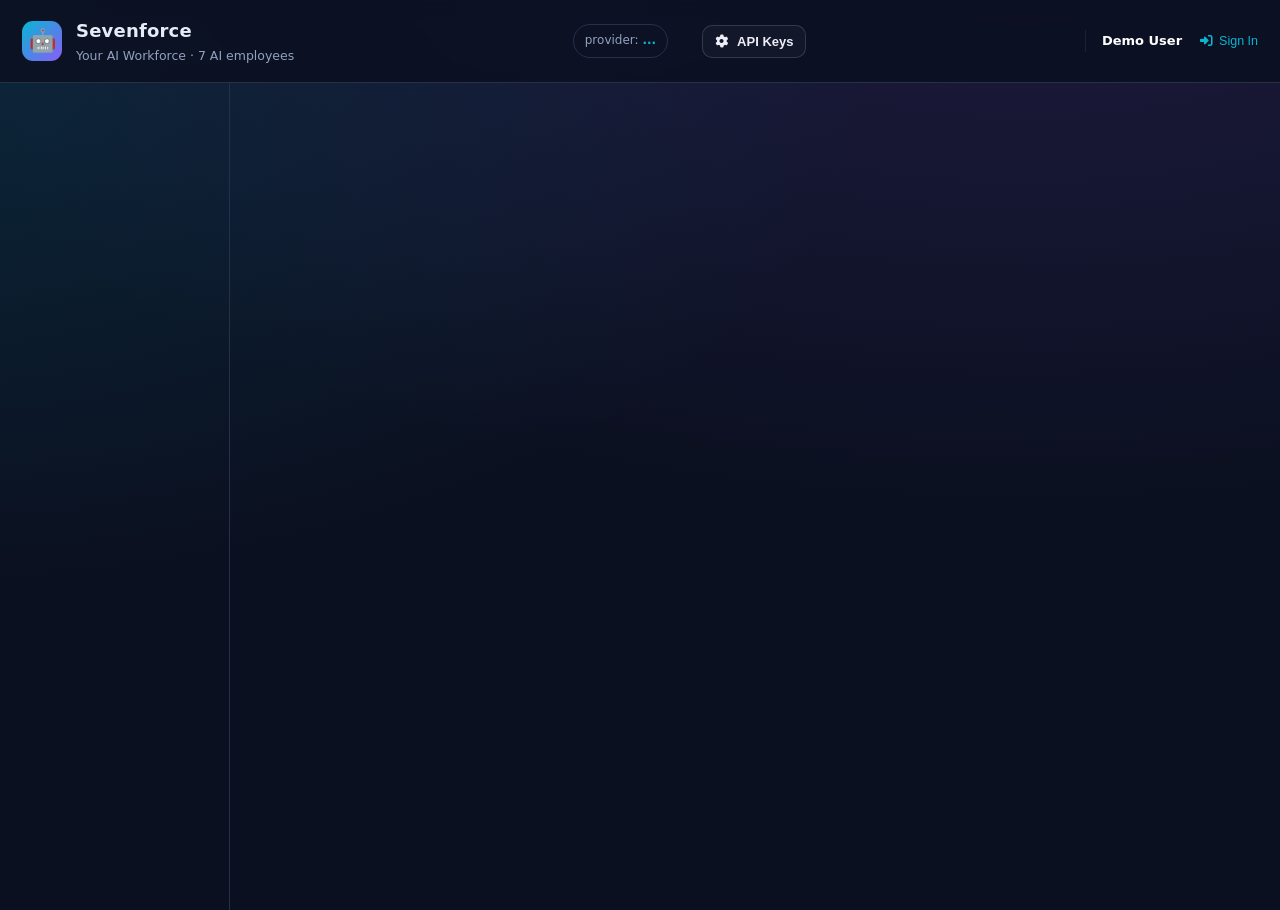
==== commit 69b9238a: "Fix missing closing script tag that broke the entire dashboard JS (stuck on Loading...)" ====
--- a/backend/static/app.html
+++ b/backend/static/app.html
@@ -412,6 +412,7 @@
   try{const r=await fetch("/api/health");const d=await r.json();$("#prov").innerHTML=`provider: <b>${esc(d.provider||'?')}</b>`;}
   catch(e){$("#prov").innerHTML=`<span class="err">backend offline</span>`;}
 }
+</script>
 <!-- ── Auth Modal Popup ── -->
 <div id="auth-modal" class="modal-overlay" style="display: none;">
   <div class="modal-card">
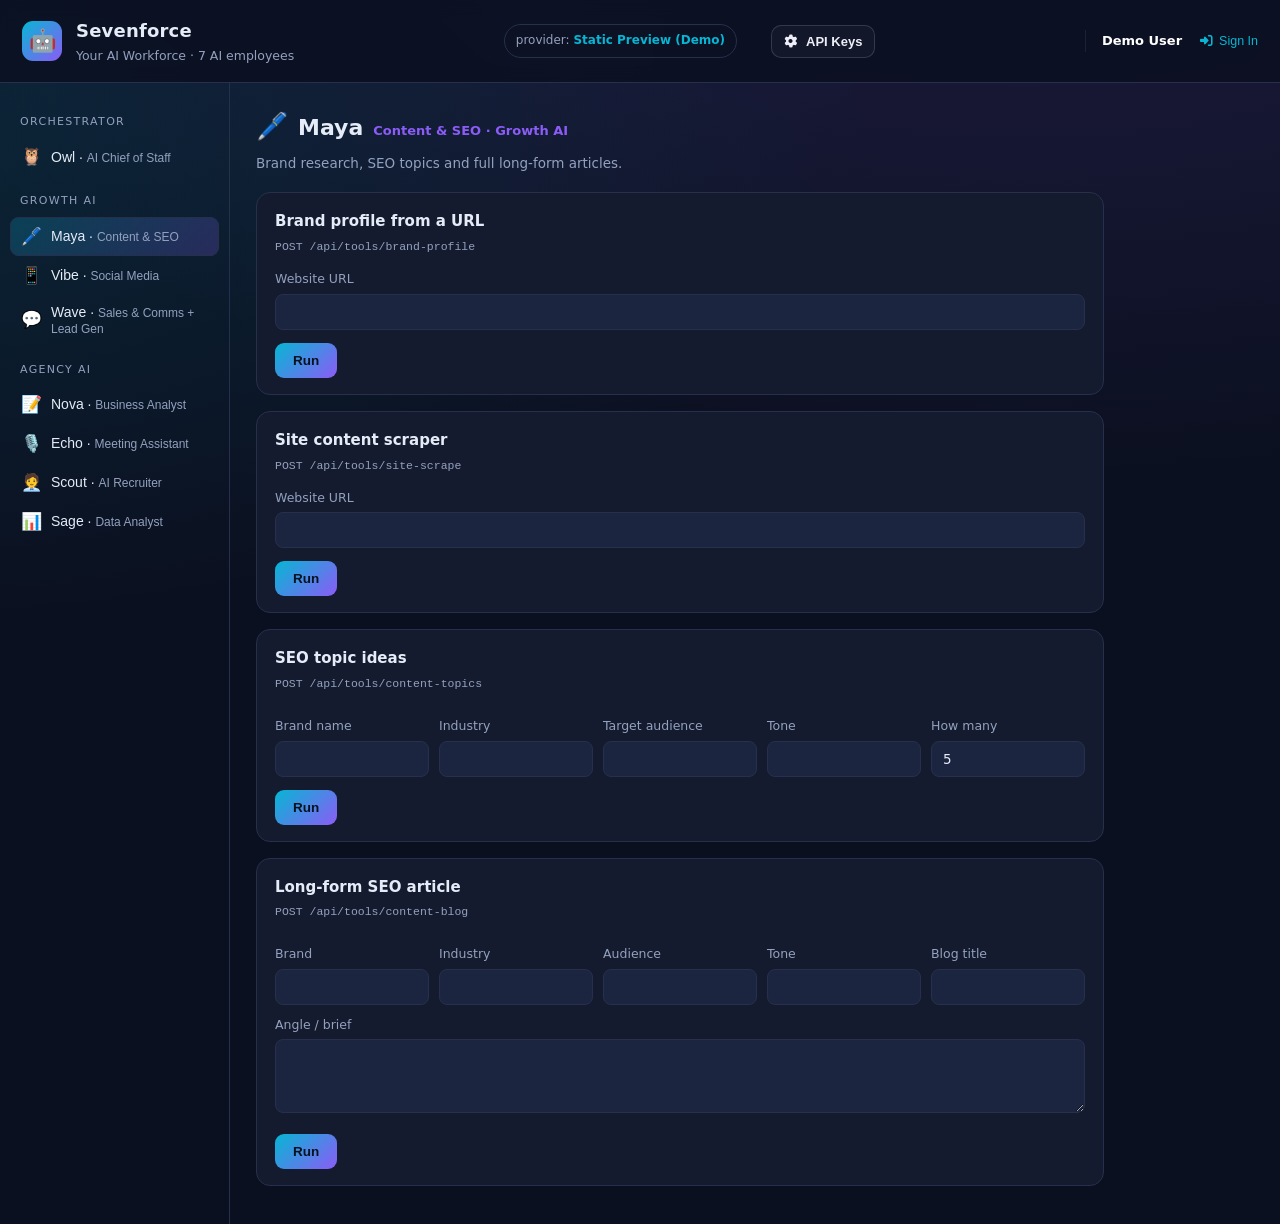
==== commit db25116f: "Fix duplicate const token declaration in runTool() causing a JS SyntaxError" ====
--- a/backend/static/app.html
+++ b/backend/static/app.html
@@ -322,7 +322,6 @@
 
   // Construct headers
   const headers = { "Content-Type": "application/json" };
-  const token = localStorage.getItem("sevenforce_token");
   if (token) headers["Authorization"] = `Bearer ${token}`;
   
   const groq = localStorage.getItem("user_groq_key");
